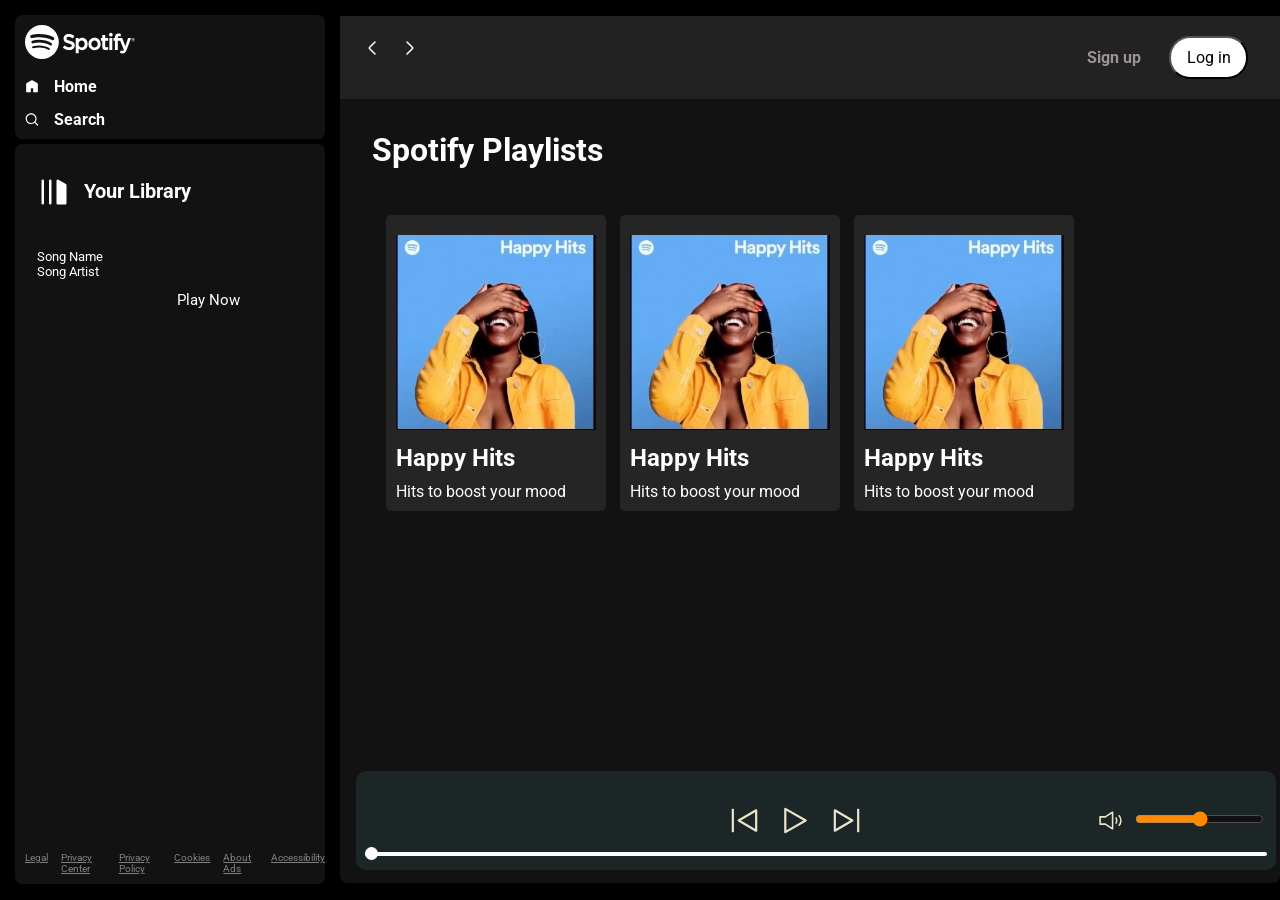
==== index.html @ 321354b9 "Add files via upload" ====
<!DOCTYPE html>
<html lang="en">

<head>
    <meta charset="UTF-8">
    <meta name="viewport" content="width=device-width, initial-scale=1.0">
    <link rel="stylesheet" href="css/style.css">
    <link rel="stylesheet" href="css/utility.css">
    <title>Spotify - Web Player: Music for everyone</title>
</head>

<body>
    <div class="container flex bg-black">
        <div class="left">
            <div class="close">
                <img width="30" class="invert" src="img/close.svg" alt="">
            </div>
            <div class="home bg-grey rounded m-1 p-1">
                <div class="logo"><img width="110" class="invert" src="img/logo.svg" alt=""></div>
                <ul>
                    <li><img class="invert" src="img/home.svg" alt="home">Home</li>
                    <li><img class="invert" src="img/search.svg" alt="home">Search</li>
                </ul>
            </div>

            <div class="library bg-grey rounded m-1 p-1">
                <div class="heading">
                    <img class="invert" src="img/playlist.svg" alt="">
                    <h2>
                        Your Library
                    </h2>
                </div>

                <div class="songList">

                    <ul>
                        <img class="invert " sre="music.svg" alt="">
                        <div class="info">
                            <div>Song Name</div>
                            <div>Song Artist</div>
                            <div class="playnow">
                                <span>Play Now</span>
                                <img class="invert" src="play.svg" alt="">
                            </div>
                        </div>
                    </ul>
                </div>

                <div class="footer">
                    <div><a href="https://www.spotify.com/jp/legal/"><span>Legal</span></a></div>
                    <div><a href="https://www.spotify.com/jp/privacy/"><span>Privacy Center</span></a></div>
                    <div><a href="https://www.spotify.com/jp/legal/privacy-policy/"><span>Privacy Policy</span></a>
                    </div>
                    <div><a href="https://www.spotify.com/jp/legal/cookies-policy/"><span>Cookies</span></a></div>
                    <div><a href="https://www.spotify.com/jp/legal/privacy-policy/#s3"><span>About Ads</span></a></div>
                    <div><a href="https://www.spotify.com/jp/accessibility/"><span>Accessibility</span></a></div>
                </div>
            </div>


        </div>
        <div class="right bg-grey rounded">
            <div class="header">
                <div class="nav">
                    <div class="hamburgerContainer">

                        <img width="40" class="invert hamburger" src="img/hamburger.svg" alt="">
                        <svg width="24" height="24" viewBox="0 0 24 24" fill="none" xmlns="http://www.w3.org/2000/svg">
                            <path
                                d="M15 6L9.70711 11.2929C9.37377 11.6262 9.20711 11.7929 9.20711 12C9.20711 12.2071 9.37377 12.3738 9.70711 12.7071L15 18"
                                stroke="#ffffff" stroke-width="1.5" stroke-linecap="round" stroke-linejoin="round" />
                        </svg>
                        <svg width="24" height="24" viewBox="0 0 24 24" fill="none" xmlns="http://www.w3.org/2000/svg">
                            <path
                                d="M9 18L14.2929 12.7071C14.6262 12.3738 14.7929 12.2071 14.7929 12C14.7929 11.7929 14.6262 11.6262 14.2929 11.2929L9 6"
                                stroke="#ffffff" stroke-width="1.5" stroke-linecap="round" stroke-linejoin="round" />
                        </svg>
                    </div>
                </div>
                <div class="buttons">
                    <button class="signupbtn">Sign up</button>
                    <button class="loginbtn">Log in</button>
                </div>
            </div>
            <div class="spotifyPlaylists">
                <h1>Spotify Playlists</h1>
                <div class="cardContainer">
                    <div class="card">
                        <div class="play">

                            <svg width="16" height="16" viewBox="0 0 24 24" fill="none"
                                xmIns="http://www.w3.org/2000/svg">
                                <path d="M5 20V4L19 12L5 20Z" stroke="#141B34" fi11="#000" stroke-width="1.5" 72
                                    stroke-linejoin="round" />
                            </svg>
                        </div>
                        <img src="img/i1.jpg" alt="">
                        <h2>Happy Hits</h2>
                        <p>Hits to boost your mood</p>
                    </div>

                    <div class="card">
                        <img src="img/i1.jpg" alt="">
                        <h2>Happy Hits</h2>
                        <p>Hits to boost your mood</p>
                    </div>
                    <div class="card">
                        <img src="img/i1.jpg" alt="">
                        <h2>Happy Hits</h2>
                        <p>Hits to boost your mood</p>
                    </div>



































                </div>
                <div class="playbar">
                    <div class="seekbar">
                        <div class="circle">

                        </div>
                    </div>
                    <div class="abovebar">


                        <div class="songinfo">

                        </div>
                        <div class="songbuttons">
                            <img width="35" id="previous" src="img/prevsong.svg" alt="">
                            <img width="35" id="play" src="img/play.svg" alt="">
                            <img width="35" id="next" src="img/nextsong.svg" alt="">
                        </div>
                        <div class="timevol">


                            <div class="songtime">

                            </div>
                            <div class="volume">
                                <img width="25" src="img/volume.svg" alt="">
                                <div class="range">
                                    <input type="range" name="volume" id="">
                                </div>
                            </div>
                        </div>
                    </div>
                </div>
            </div>
        </div>
    </div>
    <script src="js/script.js"></script>
</body>

</html>
---- css/style.css ----
@import url('https://fonts.googleapis.com/css2?family=Lato:wght@700&family=Roboto:ital,wght@0,100;0,300;0,400;0,500;0,700;0,900;1,100;1,300;1,400;1,500;1,700;1,900&display=swap');


:root {
    --a: 0;
}

* {
    margin: 0;
    padding: 0;
    font-family: 'Roboto', sans-serif;
}

.close {
    display: none;
}

body {
    background-color: black;
    color: white;
}

.left {
    width: 25vw;
    padding: 10px;
}

.right {
    width: 75vw;
}



.home ul li {
    display: flex;
    gap: 15px;
    width: 14px;
    list-style: none;
    padding-top: 14px;
    font-weight: bold;
}

.heading {
    display: flex;
    gap: 15px;
    width: 100%;
    padding-top: 14px;
    padding: 23px 14px;
    font-weight: bold;
    align-items: center;
    font-size: 13px;
}

.heading img {
    width: 30px;
}

.library {
    min-height: 80vh;
    position: relative;
}

.footer {
    display: flex;
    font-size: 10px;
    color: grey;
    gap: 13px;
    position: absolute;
    bottom: 0;
    padding: 10px 0;

}

.footer a {
    color: grey;
}

.right {
    margin: 16px 0;
    position: relative;
}

.header {
    display: flex;
    justify-content: space-between;
    background-color: rgb(34 34 34);
}

.header>* {
    padding: 20px;
}

.spotifyPlaylists {
    padding: 16px;
}

.spotifyPlaylists h1 {
    padding: 16px;
}

.cardContainer {
    margin: 30px;
    display: flex;
    gap: 14px;
    flex-wrap: wrap;
    overflow-y: auto;
    max-height: 60vh;
}

.card {
    width: 200px;
    padding: 10px;
    border-radius: 5px;
    background-color: #252525;
    position: relative;
    transition: all .9s;
}

.card:hover {
    background-color: rgb(105, 103, 103);
    cursor: pointer;
    --a: 1;
}

.card>* {
    padding-top: 10px;
}

.card img {
    width: 100%;
    object-fit: contain;
}

.play {
    width: 28px;
    height: 28px;
    background-color: #1fdf64;
    border-radius: 50%;
    padding: 4px;
    display: flex;
    align-items: center;
    justify-content: center;
    position: absolute;
    bottom: 88px;
    right: 17px;
    opacity: var(--a);
    transition: all 1s ease-out;

    
}

.buttons>* {
    margin: 0 12px;
}

.signupbtn {
    background-color: rgb(34 34 34);
    color: rgb(156, 148, 148);
    font-weight: bold;
    border: none;
    outline: none;
    cursor: pointer;
    font-size: 16px;
}

.signupbtn:hover {
    font-size: 17px;
    color: white
}

.loginbtn {
    background-color: white;
    border-radius: 21px;
    color: black;
    padding: 10px;
    width: 79px;
    cursor: pointer;
    font-size: 16px;
}

.loginbtn:hover {
    font-weight: bold;
    font-size: 17px;
}


.playbar {
    display: flex;
    justify-content: center;
    align-items: center;
    position: fixed;
    bottom: 30px;
    filter: invert(1);
    background: #e2d9d9;
    border-radius: 10px;
    width: 90%;
    padding: 12px;
    width: 70vw;
    min-height: 40px;
}

.songbuttons {
    display: flex;
    justify-content: center;
    gap: 16px;
}

.songList {
    height: 544px;
    overflow: auto;
    margin-bottom: 44px;
    
}

.hamburger {
    display: none;
    cursor: pointer;
}

.hamburgerContainer {
    display: flex;
    justify-content: center;
    align-items: center;
    gap: 14px;
}

.songList ul {
    padding: 0 12px;
}

.songList ul li {
    list-style-type: decimal;
    display: flex;
    justify-content: space-between;
    gap: 12px;
    cursor: pointer;
    padding: 12px 0;
    border: 1px solid rgba(146, 143, 143, 0.491);
    margin: 12px 0;
    padding: 13px;
    border-radius: 5px;
}

.songList .info {
    font-size: 13px;
    width: 344px;
}

.info div {
    word-break: break-all;
}

.playnow {
    display: flex;
    justify-content: center;
    align-items: center;
}

.playnow span {
    font-size: 15px;
    width: 64px;
    padding: 12px;
}

.seekbar {
    height: 4px;
    width: 98%;
    background: black;
    border-radius: 10px;
    position: absolute;
    bottom: 8px;
    margin: 6px;
    cursor: pointer;
}

.circle {
    width: 13px;
    height: 13px;
    border-radius: 13px;
    background-color: black;
    position: relative;
    bottom: 5px;
    left: 0%;
    transition: left 0.5s;
}

.songbuttons img {
    cursor: pointer;
}

.timevol {
    display: flex;
    justify-content: space-evenly;
    align-items: center;
}


.songinfo {
    color: black;
    padding: 0 12px;
    width: 250px;
}

.songtime {
    width: 125px;
    color: black;
    padding: 0 12px;
}


.volume {
    display: flex;
    justify-content: center;
    align-items: center;
    gap: 12px;
    cursor: pointer;
}

.range input {
    cursor: pointer;
}

.abovebar {
    display: flex;
    justify-content: space-between;
    margin: 20px 0;
    width: 100%;
}

@media (max-width: 1200px) {
    .left {
        position: absolute;
        left: -130%;
        transition: all .3s;
        z-index: 1;
        width: 373px;
        background-color: black;
        padding: 0;
        height: 100vh;
        position: fixed;
        top: 0;
    }

    .songinfo,
    .songtime {
        width: auto;
    }

    .left .close {
        position: absolute;
        right: 31px;
        top: 25px;
        width: 29px;
    }

    .timevol {
        display: flex;
        justify-content: space-evenly;
        align-items: center;
        flex-direction: column;
        gap: 13px;
    }

    .right {
        width: 100vw;
    }

    .playbar {
        width: calc(100vw - 75px);
    }

    .seekbar {
        width: calc(100vw - 120px);
    }

    .hamburger {
        display: block;
    }

    .right {
        margin: 0;
    }

    .card {
        width: 55vw;
    }

    .cardContainer {
        margin: 0;
        justify-content: center;
    }

    .close {
        display: block;
    }

    .abovebar {
        flex-direction: column;
        gap: 23px;
        align-items: center;
    }

    .cardContainer {
        max-height: unset;
        overflow-y: unset;
        margin-bottom: 35vh;
    }

    .playbar {
        right: 25px;
    }
}

@media (max-width: 500px) {
    .card {
        width: 100%;
    }

    .header>* {
        padding: 2px;
    }

    .buttons>* {
        margin: 0 6px;
    }

    .header {
        padding: 7px;
    }

    .spotifyPlaylists h1 {
        padding: 4px;
    }

    .library {
        height: 85vh;
    }

    .left {
        width: 100vw;
    }




}
---- css/utility.css ----
.border{
    border: 2px solid  red;
    margin: 3px;
}

.flex{
    display: flex;
}

.justify-center{
    justify-content: center;
}

.items-center{
    align-items: center;
}

.bg-black{
    background-color: black;
    color: white;
}

.invert{
    filter: invert(1);
}

.bg-grey{
    background-color: #121212;
}

.rounded{
    border-radius: 7px;
}

.m-1{
    margin: 5px;
}

.p-1{
    padding: 10px;
}


/* For Webkit browsers (e.g., Chrome, Safari) */
::-webkit-scrollbar {
    width: 12px;
  }
  
  ::-webkit-scrollbar-thumb {
    background-color: #333; /* Dark color for the thumb */
    border-radius: 6px;
  }
  
  ::-webkit-scrollbar-track {
    background-color: #222; /* Dark color for the track */
  }
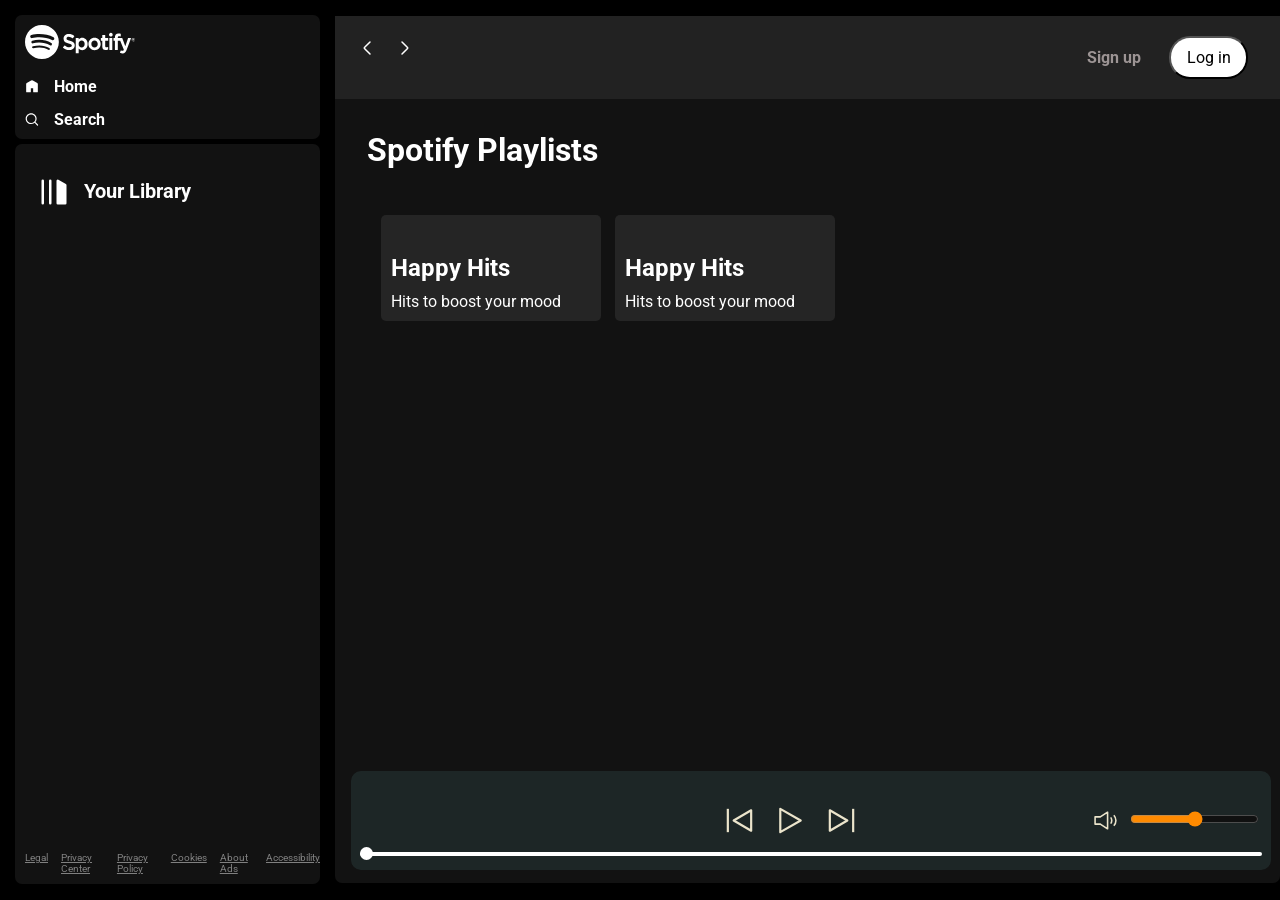
==== commit c31d34bd: "index.html" ====
--- a/index.html
+++ b/index.html
@@ -34,15 +34,7 @@
                 <div class="songList">
 
                     <ul>
-                        <img class="invert " sre="music.svg" alt="">
-                        <div class="info">
-                            <div>Song Name</div>
-                            <div>Song Artist</div>
-                            <div class="playnow">
-                                <span>Play Now</span>
-                                <img class="invert" src="play.svg" alt="">
-                            </div>
-                        </div>
+
                     </ul>
                 </div>
 
@@ -84,67 +76,35 @@
             </div>
             <div class="spotifyPlaylists">
                 <h1>Spotify Playlists</h1>
-                <div class="cardContainer">
-                    <div class="card">
+                <div class="cardContainer"> 
+                    <div data-folder="cs" class="card">
                         <div class="play">
-
-                            <svg width="16" height="16" viewBox="0 0 24 24" fill="none"
+                            <svg width="16" height="16" viewBox="0 0 24 24" fill="bg-black"
                                 xmIns="http://www.w3.org/2000/svg">
-                                <path d="M5 20V4L19 12L5 20Z" stroke="#141B34" fi11="#000" stroke-width="1.5" 72
+                                <path d="M5 20V4L19 12L5 20Z" stroke="#141B34" stroke-width="1.5" 72
                                     stroke-linejoin="round" />
                             </svg>
                         </div>
-                        <img src="img/i1.jpg" alt="">
+                        <img src="https://i.scdn.co/image/ab67706f00000002b55b6074da1d43715fc16d6d" alt="">
                         <h2>Happy Hits</h2>
                         <p>Hits to boost your mood</p>
                     </div>
 
-                    <div class="card">
-                        <img src="img/i1.jpg" alt="">
+                    <div data-folder="ncs" class="card">
+                        <div class="play">
+                            <svg width="16" height="16" viewBox="0 0 24 24" fill="bg-black"
+                                xmIns="http://www.w3.org/2000/svg">
+                                <path d="M5 20V4L19 12L5 20Z" stroke="#141B34" stroke-width="1.5" 72
+                                    stroke-linejoin="round" />
+                            </svg>
+
+                        </div>
+                        <img src="https://i.scdn.co/image/ab67706f00000002b55b6074da1d43715fc16d6d" alt="">
                         <h2>Happy Hits</h2>
                         <p>Hits to boost your mood</p>
                     </div>
-                    <div class="card">
-                        <img src="img/i1.jpg" alt="">
-                        <h2>Happy Hits</h2>
-                        <p>Hits to boost your mood</p>
-                    </div>
+                </div>
 
-
-
-
-
-
-
-
-
-
-
-
-
-
-
-
-
-
-
-
-
-
-
-
-
-
-
-
-
-
-
-
-
-
-
-                </div>
                 <div class="playbar">
                     <div class="seekbar">
                         <div class="circle">
@@ -183,4 +143,4 @@
     <script src="js/script.js"></script>
 </body>
 
-</html>+</html>
